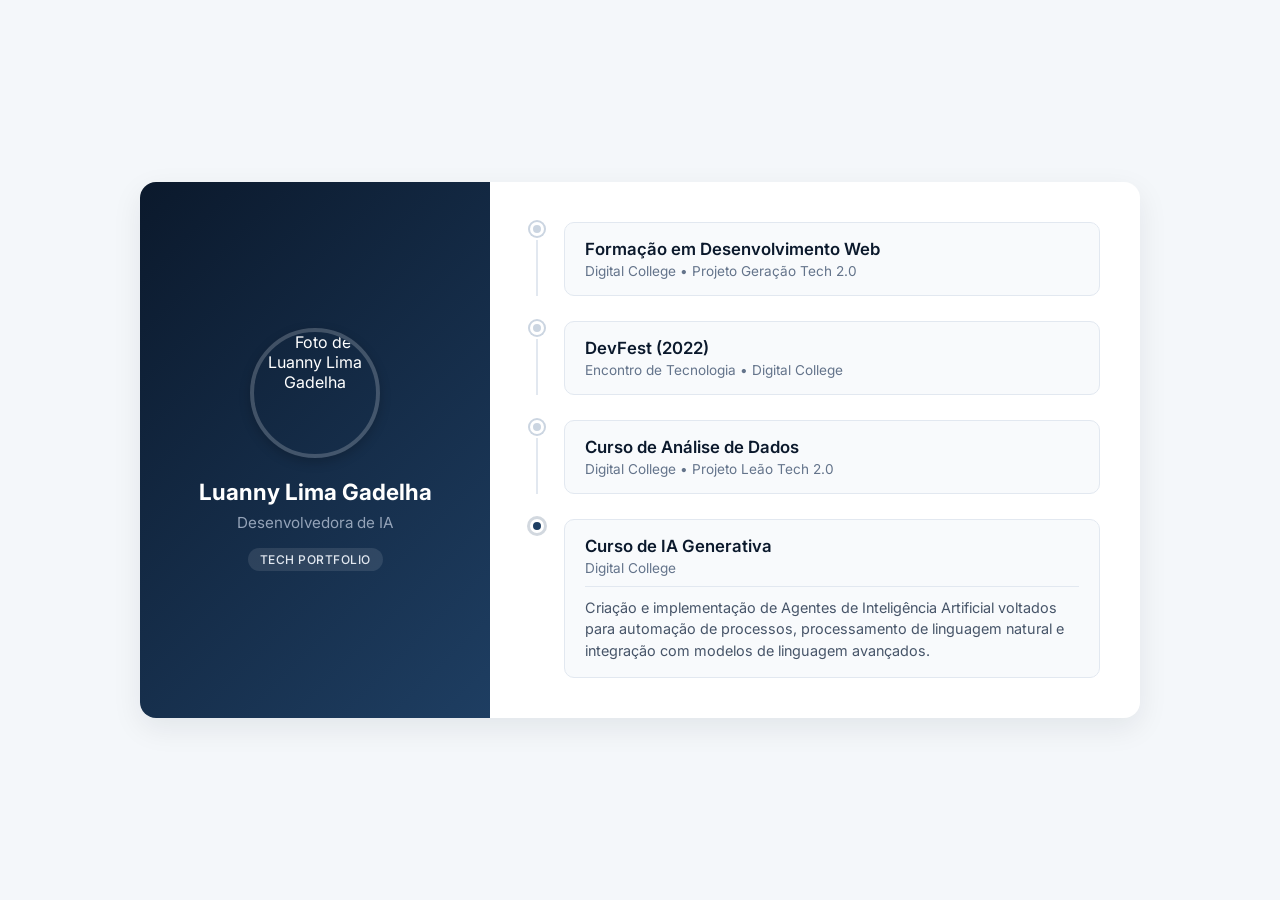
==== index.html @ dcf2f23d "Rename index.html.html to index.html" ====
<!DOCTYPE html>
<html lang="pt-BR">
<head>
    <meta charset="UTF-8">
    <meta name="viewport" content="width=device-width, initial-scale=1.0">
    <title>Linha do Tempo Profissional - Luanny Lima Gadelha</title>
    <!-- Importação de fonte profissional do Google Fonts -->
    <link href="https://fonts.googleapis.com/css2?family=Inter:wght@300;400;500;600;700&display=swap" rel="stylesheet">
    <link rel="stylesheet" href="style.css">
</head>
<body>

    <div class="slide-container">
        
        <!-- Lado Esquerdo: Perfil da Personalidade -->
        <div class="left-column">
            <img src="https://media.licdn.com/dms/image/v2/D4D35AQGqbO8YTWiCCg/profile-framedphoto-shrink_400_400/B4DZ2TYPsBHYAc-/0/1776294100009?e=1790787600&v=beta&t=rZf5ZT1wKDKM3b2_dy_MemncAKjbJUDrhrhzQWp4QZo" alt="Foto de Luanny Lima Gadelha" class="profile-img">
            <div class="profile-info">
                <h1>Luanny Lima Gadelha</h1>
                <p>Desenvolvedora de IA</p>
                <span class="badge">Tech Portfolio</span>
            </div>
        </div>

        <!-- Lado Direito: Linha do Tempo Interativa -->
        <div class="right-column">
            
            <div class="timeline-item" onclick="toggleDetails(this)">
                <div class="timeline-visual">
                    <div class="node"></div>
                    <div class="arrow-down"></div>
                </div>
                <div class="timeline-content">
                    <h2>Formação em Desenvolvimento Web</h2>
                    <p class="subtitle">Digital College • Projeto Geração Tech 2.0</p>
                    <div class="details">
                        <p>Capacitação em desenvolvimento Fullstack, estruturação de aplicações web modernas, lógica de programação e autonomia técnica na criação de interfaces e sistemas.</p>
                    </div>
                </div>
            </div>

            <div class="timeline-item" onclick="toggleDetails(this)">
                <div class="timeline-visual">
                    <div class="node"></div>
                    <div class="arrow-down"></div>
                </div>
                <div class="timeline-content">
                    <h2>DevFest (2022)</h2>
                    <p class="subtitle">Encontro de Tecnologia • Digital College</p>
                    <div class="details">
                        <p>Desenvolvimento e publicação de um repositório interativo com integração de API para monitoramento da temperatura de qualquer cidade em tempo real.</p>
                    </div>
                </div>
            </div>

            <div class="timeline-item" onclick="toggleDetails(this)">
                <div class="timeline-visual">
                    <div class="node"></div>
                    <div class="arrow-down"></div>
                </div>
                <div class="timeline-content">
                    <h2>Curso de Análise de Dados</h2>
                    <p class="subtitle">Digital College • Projeto Leão Tech 2.0</p>
                    <div class="details">
                        <p>Tratamento, limpeza e interpretação de dados estruturados, gerando relatórios dinâmicos e insights acionáveis para a tomada de decisões.</p>
                    </div>
                </div>
            </div>

            <div class="timeline-item active-item" onclick="toggleDetails(this)">
                <div class="timeline-visual">
                    <div class="node active"></div>
                    <div class="arrow-down"></div>
                </div>
                <div class="timeline-content">
                    <h2 class="active-title">Curso de IA Generativa</h2>
                    <p class="active-subtitle">Digital College</p>
                    <div class="details show-details">
                        <p>Criação e implementação de Agentes de Inteligência Artificial voltados para automação de processos, processamento de linguagem natural e integração com modelos de linguagem avançados.</p>
                    </div>
                </div>
            </div>

        </div>
    </div>

    <!-- Script de Interatividade -->
    <script>
        function toggleDetails(element) {
            const allItems = document.querySelectorAll('.timeline-item');
            allItems.forEach(item => {
                if (item !== element) {
                    item.classList.remove('expanded');
                }
            });
            element.classList.toggle('expanded');
        }
    </script>

</body>
</html>
---- style.css ----
/* Reset básico e tipografia profissional */
* {
    margin: 0;
    padding: 0;
    box-sizing: border-box;
    font-family: 'Inter', sans-serif;
}

body {
    background-color: #f4f7fa;
    color: #1e293b;
    display: flex;
    justify-content: center;
    align-items: center;
    min-height: 100vh;
    padding: 20px;
}

/* Container Principal estilo Card/Slide */
.slide-container {
    display: flex;
    flex-direction: row;
    background: #ffffff;
    width: 100%;
    max-width: 1000px;
    border-radius: 16px;
    box-shadow: 0 10px 30px rgba(11, 25, 44, 0.08);
    overflow: hidden;
}

/* Lado Esquerdo - Perfil */
.left-column {
    background: linear-gradient(135deg, #0b192c 0%, #1e3e62 100%);
    color: #ffffff;
    width: 35%;
    padding: 40px 24px;
    display: flex;
    flex-direction: column;
    align-items: center;
    text-align: center;
    justify-content: center;
}

.profile-img {
    width: 130px;
    height: 130px;
    border-radius: 50%;
    object-fit: cover;
    border: 4px solid rgba(255, 255, 255, 0.2);
    margin-bottom: 20px;
    box-shadow: 0 4px 12px rgba(0, 0, 0, 0.2);
}

.profile-info h1 {
    font-size: 1.4rem;
    font-weight: 700;
    margin-bottom: 8px;
    color: #ffffff;
}

.profile-info p {
    font-size: 0.95rem;
    color: #94a3b8;
    margin-bottom: 16px;
}

.badge {
    display: inline-block;
    background: rgba(255, 255, 255, 0.1);
    color: #e2e8f0;
    padding: 4px 12px;
    border-radius: 20px;
    font-size: 0.75rem;
    font-weight: 500;
    letter-spacing: 0.5px;
    text-transform: uppercase;
}

/* Lado Direito - Linha do Tempo */
.right-column {
    width: 65%;
    padding: 40px;
    overflow-y: auto;
    max-height: 600px;
}

.timeline-item {
    display: flex;
    gap: 20px;
    cursor: pointer;
    position: relative;
    padding-bottom: 25px;
    transition: all 0.3s ease;
}

.timeline-item:last-child {
    padding-bottom: 0;
}

/* Elementos Visuais da Linha do Tempo */
.timeline-visual {
    display: flex;
    flex-direction: column;
    align-items: center;
    position: relative;
}

.node {
    width: 14px;
    height: 14px;
    background-color: #cbd5e1;
    border-radius: 50%;
    border: 3px solid #ffffff;
    box-shadow: 0 0 0 2px #cbd5e1;
    transition: all 0.3s ease;
    z-index: 2;
}

.node.active, .timeline-item:hover .node {
    background-color: #1e3e62;
    box-shadow: 0 0 0 3px rgba(30, 62, 98, 0.2);
}

.arrow-down {
    width: 2px;
    background-color: #e2e8f0;
    flex-grow: 1;
    margin-top: 4px;
}

.timeline-item:last-child .arrow-down {
    display: none;
}

/* Conteúdo da Timeline */
.timeline-content {
    background: #f8fafc;
    border: 1px solid #e2e8f0;
    padding: 16px 20px;
    border-radius: 10px;
    width: 100%;
    transition: all 0.3s ease;
}

.timeline-item:hover .timeline-content {
    border-color: #94a3b8;
    background: #ffffff;
    box-shadow: 0 4px 12px rgba(11, 25, 44, 0.04);
}

.timeline-content h2 {
    font-size: 1.05rem;
    font-weight: 600;
    color: #0b192c;
    margin-bottom: 4px;
}

.timeline-content .subtitle, .active-subtitle {
    font-size: 0.85rem;
    color: #64748b;
    margin-bottom: 0;
}

/* Seção de Detalhes (Acordeão) */
.details {
    max-height: 0;
    overflow: hidden;
    opacity: 0;
    transition: all 0.3s ease-in-out;
    font-size: 0.9rem;
    color: #475569;
    line-height: 1.5;
}

/* Expandido via Clique ou Estado Ativo */
.timeline-item.expanded .details,
.details.show-details {
    max-height: 150px;
    opacity: 1;
    margin-top: 10px;
    padding-top: 10px;
    border-top: 1px solid #e2e8f0;
}

.timeline-item.expanded .timeline-content {
    border-color: #1e3e62;
    background: #ffffff;
}

/* Responsividade para Dispositivos Móveis */
@media (max-width: 768px) {
    .slide-container {
        flex-direction: column;
    }
    
    .left-column, .right-column {
        width: 100%;
    }

    .left-column {
        padding: 30px 20px;
    }
}
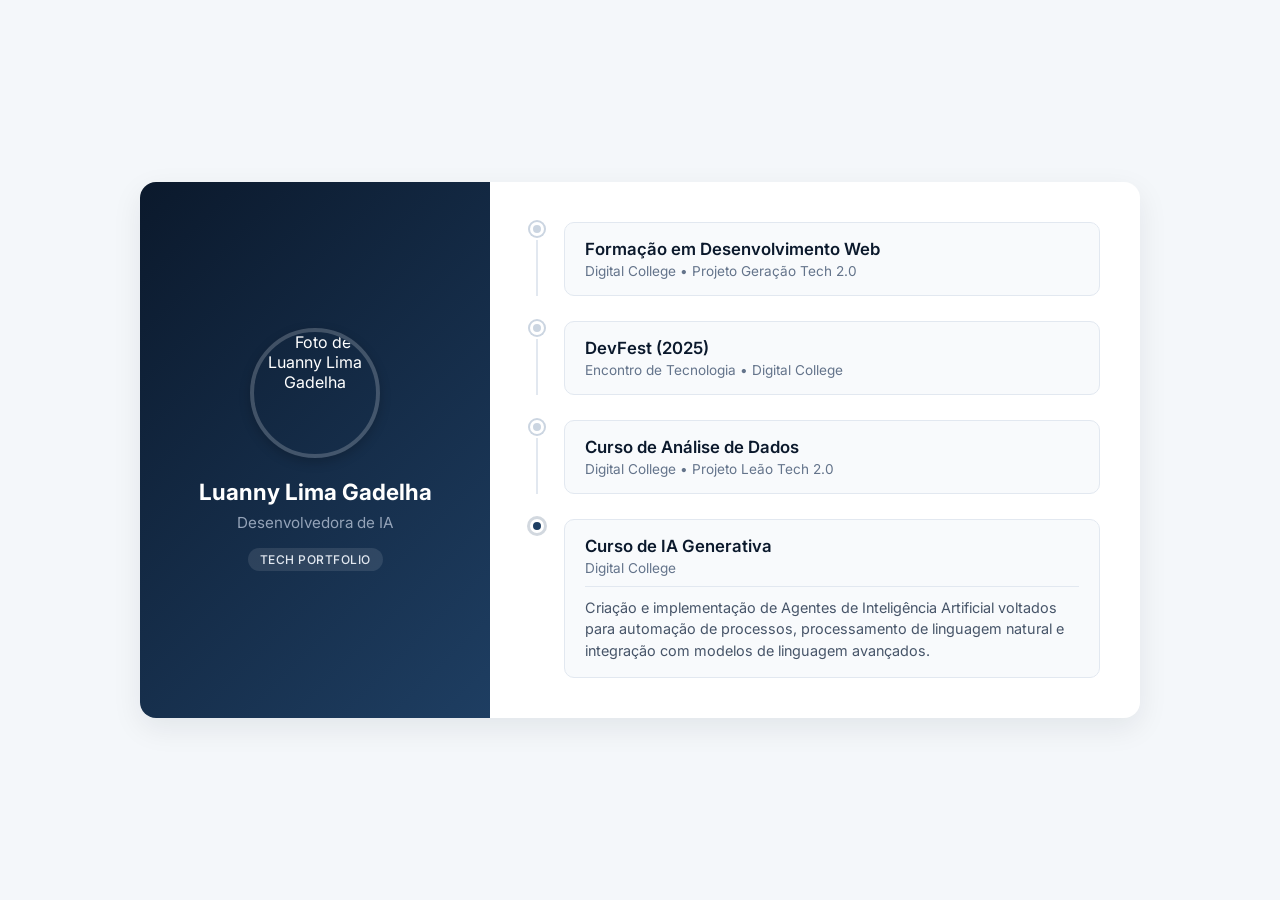
==== commit 43f73178: "modificacao de data" ====
--- a/index.html
+++ b/index.html
@@ -45,7 +45,7 @@
                     <div class="arrow-down"></div>
                 </div>
                 <div class="timeline-content">
-                    <h2>DevFest (2022)</h2>
+                    <h2>DevFest (2025)</h2>
                     <p class="subtitle">Encontro de Tecnologia • Digital College</p>
                     <div class="details">
                         <p>Desenvolvimento e publicação de um repositório interativo com integração de API para monitoramento da temperatura de qualquer cidade em tempo real.</p>
